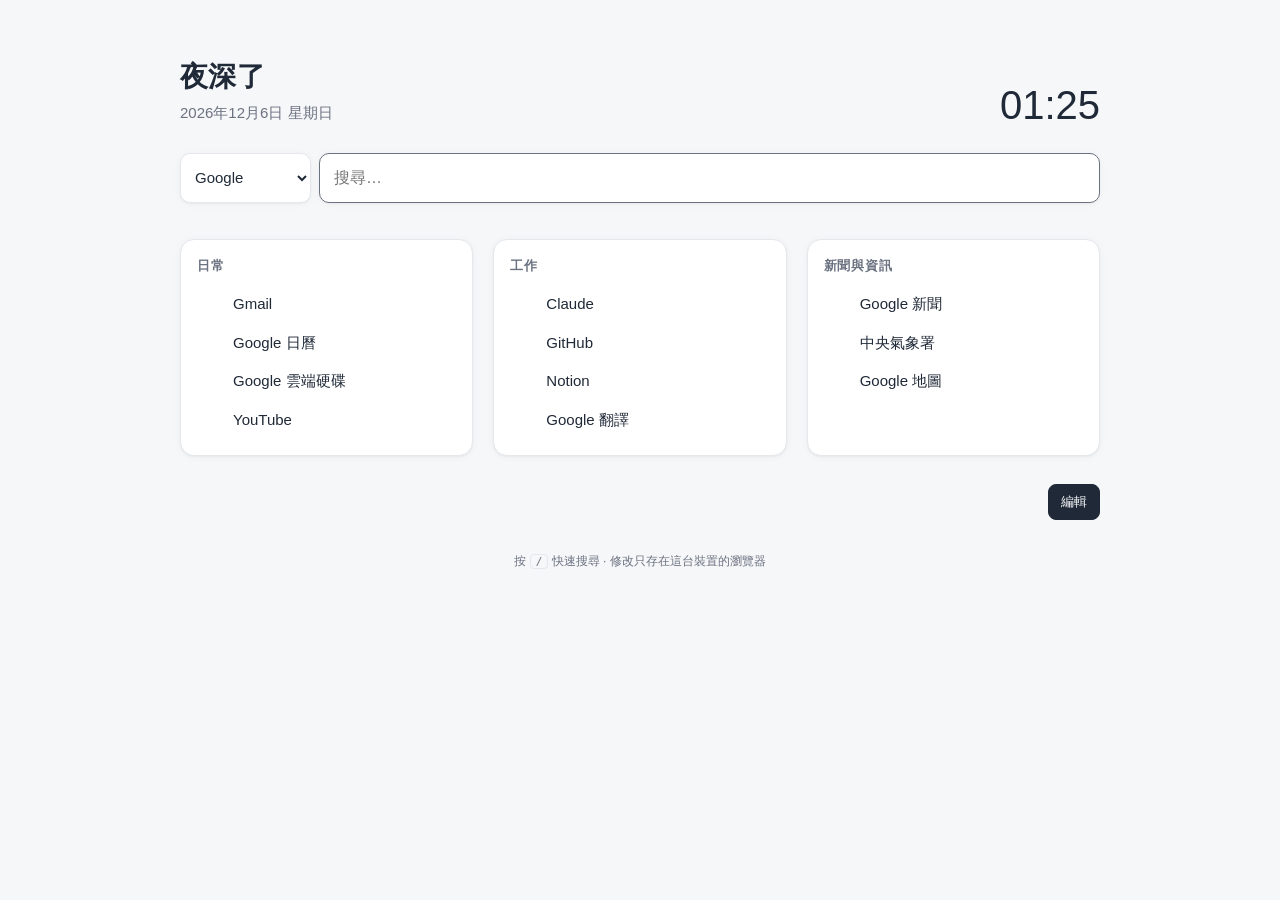
==== index.html @ 2f203bd6 "Add files via upload" ====
<!doctype html>
<html lang="zh-Hant-TW">
<head>
<meta charset="utf-8">
<meta name="viewport" content="width=device-width, initial-scale=1, viewport-fit=cover">
<meta name="theme-color" content="#f6f7f9" media="(prefers-color-scheme: light)">
<meta name="theme-color" content="#111316" media="(prefers-color-scheme: dark)">
<meta name="apple-mobile-web-app-capable" content="yes">
<meta name="mobile-web-app-capable" content="yes">
<meta name="apple-mobile-web-app-title" content="常用網頁">
<title>我的常用網頁</title>
<link rel="icon" href="data:image/svg+xml,<svg xmlns='http://www.w3.org/2000/svg' viewBox='0 0 32 32'><rect width='32' height='32' rx='8' fill='%231f2937'/><path d='M9 10h14M9 16h14M9 22h9' stroke='white' stroke-width='2.5' stroke-linecap='round'/></svg>">
<style>
  :root{
    --bg:#f6f7f9; --card:#ffffff; --text:#1f2937; --muted:#6b7280;
    --line:#e5e7eb; --hover:#f1f3f5; --accent:#1f2937; --danger:#dc2626;
    --shadow:0 1px 2px rgba(0,0,0,.04),0 1px 8px rgba(0,0,0,.04);
    color-scheme:light;
  }
  @media (prefers-color-scheme:dark){
    :root{
      --bg:#111316; --card:#1a1d21; --text:#e5e7eb; --muted:#9ca3af;
      --line:#2a2e34; --hover:#23272c; --accent:#e5e7eb; --danger:#f87171;
      --shadow:none; color-scheme:dark;
    }
  }
  *{box-sizing:border-box}
  body{
    margin:0; background:var(--bg); color:var(--text);
    font-family:-apple-system,BlinkMacSystemFont,"Segoe UI","Noto Sans TC","Microsoft JhengHei",sans-serif;
    font-size:15px; line-height:1.5;
  }
  .wrap{max-width:960px; margin:0 auto; padding:56px 20px 64px}
  header{display:flex; justify-content:space-between; align-items:flex-end; gap:16px; flex-wrap:wrap; margin-bottom:28px}
  .greet{font-size:28px; font-weight:600; letter-spacing:.01em; margin:0}
  .date{color:var(--muted); margin-top:4px}
  .clock{font-size:40px; font-weight:300; font-variant-numeric:tabular-nums; line-height:1}

  form.search{display:flex; gap:8px; margin-bottom:36px}
  .search select,.search input{
    border:1px solid var(--line); background:var(--card); color:var(--text);
    border-radius:10px; font:inherit; box-shadow:var(--shadow);
  }
  .search select{padding:0 10px}
  .search input{flex:1; min-width:0; padding:12px 14px; font-size:16px; outline:none}
  .search input:focus,.search select:focus{border-color:var(--muted)}

  .groups{display:grid; grid-template-columns:repeat(auto-fill,minmax(min(260px,100%),1fr)); gap:20px}
  .group{background:var(--card); border:1px solid var(--line); border-radius:14px; padding:16px; box-shadow:var(--shadow)}
  .group h2{font-size:13px; font-weight:600; color:var(--muted); letter-spacing:.06em; margin:0 0 10px; display:flex; justify-content:space-between; align-items:center}
  .links{list-style:none; margin:0; padding:0}
  .links li{display:flex; align-items:center}
  .links a{
    flex:1; display:flex; align-items:center; gap:10px; padding:8px; border-radius:8px;
    color:var(--text); text-decoration:none; min-width:0;
  }
  .links a:hover{background:var(--hover)}
  .links img{width:18px; height:18px; border-radius:4px; flex:none}
  .links span{overflow:hidden; text-overflow:ellipsis; white-space:nowrap}

  .x{display:none; border:0; background:none; color:var(--danger); cursor:pointer; font-size:18px; padding:4px 8px; border-radius:6px}
  .x:hover{background:var(--hover)}
  .editing .x{display:block}
  .add{display:none; margin-top:8px; gap:6px; flex-wrap:wrap}
  .editing .add{display:flex}
  .add input{flex:1 1 100px; min-width:0; padding:7px 9px; border:1px solid var(--line); border-radius:8px; background:var(--bg); color:var(--text); font:inherit; font-size:13px}

  .btn{border:1px solid var(--line); background:var(--card); color:var(--text); border-radius:8px; padding:7px 12px; font:inherit; font-size:13px; cursor:pointer}
  .btn:hover{background:var(--hover)}
  .btn.primary{background:var(--accent); color:var(--bg); border-color:var(--accent)}
  .tools{display:flex; gap:8px; justify-content:flex-end; margin-top:28px; flex-wrap:wrap}
  .new-group{display:none; gap:8px}
  .editing .new-group{display:flex}
  .new-group input{padding:7px 9px; border:1px solid var(--line); border-radius:8px; background:var(--card); color:var(--text); font:inherit; font-size:13px}
  .hint{color:var(--muted); font-size:12px; text-align:center; margin-top:32px}
  kbd{border:1px solid var(--line); border-radius:4px; padding:0 5px; font-size:11px}

  /* ===== 平板（≤ 820px） ===== */
  @media (max-width:820px){
    .wrap{padding-top:40px}
    .groups{gap:16px}
  }

  /* ===== 手機（≤ 600px） ===== */
  @media (max-width:600px){
    .wrap{
      padding:calc(24px + env(safe-area-inset-top,0px)) 16px calc(40px + env(safe-area-inset-bottom,0px));
    }
    header{flex-direction:row; align-items:center; margin-bottom:20px}
    .greet{font-size:22px}
    .date{font-size:13px}
    .clock{font-size:30px}

    /* 搜尋列置頂，捲動時也能用 */
    form.search{
      position:sticky; top:env(safe-area-inset-top,0px); z-index:10;
      margin:0 -16px 20px; padding:8px 16px; background:var(--bg);
    }
    .search select{padding:0 6px; max-width:96px}
    .search input{padding:12px}

    /* 分類改成單欄，連結改成兩欄方塊，比較好點 */
    .groups{grid-template-columns:1fr; gap:14px}
    .group{padding:12px; border-radius:12px}
    .links{display:grid; grid-template-columns:1fr 1fr; gap:2px 6px}
    .links a{padding:11px 8px}

    /* 觸控按鈕加大 */
    .x{padding:8px 10px}
    .btn{padding:10px 14px; font-size:14px}

    /* iOS 輸入框字小於 16px 會自動放大畫面，所以統一 16px */
    .add input,.new-group input,.search select,.search input{font-size:16px}
    .add input{flex:1 1 100%; padding:10px}

    .tools{justify-content:stretch}
    .tools .btn{flex:1}
    .new-group{flex:1 1 100%}
    .new-group input{flex:1; min-width:0; padding:10px}
    .new-group .btn{flex:none}

    .hint{font-size:11px}
    .hint .kb{display:none}
  }

  /* 觸控裝置沒有 hover，改用按下時的回饋 */
  @media (hover:none){
    .links a:hover,.x:hover{background:transparent}
    .btn:not(.primary):hover{background:var(--card)}
    .links a:active,.btn:not(.primary):active,.x:active{background:var(--hover)}
    .btn.primary:active{opacity:.8}
  }
</style>
</head>
<body>
<div class="wrap" id="app">
  <header>
    <div>
      <h1 class="greet" id="greet">你好</h1>
      <div class="date" id="date"></div>
    </div>
    <div class="clock" id="clock">--:--</div>
  </header>

  <form class="search" id="searchForm">
    <select id="engine" aria-label="搜尋引擎">
      <option value="https://www.google.com/search?q=">Google</option>
      <option value="https://www.youtube.com/results?search_query=">YouTube</option>
      <option value="https://www.bing.com/search?q=">Bing</option>
      <option value="https://duckduckgo.com/?q=">DuckDuckGo</option>
    </select>
    <input id="q" type="search" enterkeyhint="search" placeholder="搜尋…" autocomplete="off">
  </form>

  <section class="groups" id="groups"></section>

  <div class="tools">
    <div class="new-group">
      <input id="newGroupName" placeholder="新分類名稱">
      <button class="btn" id="addGroup">新增分類</button>
    </div>
    <button class="btn" id="exportBtn" hidden>匯出設定</button>
    <button class="btn" id="resetBtn" hidden>還原預設</button>
    <button class="btn primary" id="editBtn">編輯</button>
  </div>

  <p class="hint"><span class="kb">按 <kbd>/</kbd> 快速搜尋 · </span>修改只存在這台裝置的瀏覽器</p>
</div>

<script>
/* ===== 預設連結：想改預設值就改這裡 ===== */
const DEFAULT_GROUPS = [
  { name: "日常", links: [
    { title: "Gmail", url: "https://mail.google.com" },
    { title: "Google 日曆", url: "https://calendar.google.com" },
    { title: "Google 雲端硬碟", url: "https://drive.google.com" },
    { title: "YouTube", url: "https://www.youtube.com" },
  ]},
  { name: "工作", links: [
    { title: "Claude", url: "https://claude.ai" },
    { title: "GitHub", url: "https://github.com" },
    { title: "Notion", url: "https://www.notion.so" },
    { title: "Google 翻譯", url: "https://translate.google.com" },
  ]},
  { name: "新聞與資訊", links: [
    { title: "Google 新聞", url: "https://news.google.com/?hl=zh-TW&gl=TW&ceid=TW:zh-Hant" },
    { title: "中央氣象署", url: "https://www.cwa.gov.tw" },
    { title: "Google 地圖", url: "https://maps.google.com" },
  ]},
];

const KEY = "startpage-groups-v1";
let groups = load();
let editing = false;

function load(){
  try { const s = localStorage.getItem(KEY); if (s) return JSON.parse(s); } catch(e){}
  return structuredClone(DEFAULT_GROUPS);
}
function save(){ try { localStorage.setItem(KEY, JSON.stringify(groups)); } catch(e){} }

function favicon(url){
  try { return "https://www.google.com/s2/favicons?sz=64&domain=" + new URL(url).hostname; }
  catch(e){ return ""; }
}
function el(tag, props = {}, ...kids){
  const n = document.createElement(tag);
  Object.assign(n, props);
  kids.forEach(k => n.append(k));
  return n;
}

function render(){
  const root = document.getElementById("groups");
  root.innerHTML = "";
  groups.forEach((g, gi) => {
    const delGroup = el("button", { className:"x", title:"刪除分類", textContent:"×",
      onclick: () => { if (g.links.length === 0 || editing) { groups.splice(gi,1); save(); render(); } } });
    const ul = el("ul", { className:"links" });
    g.links.forEach((l, li) => {
      const img = el("img", { src: favicon(l.url), alt:"", loading:"lazy" });
      img.onerror = () => img.style.visibility = "hidden";
      ul.append(el("li", {},
        el("a", { href:l.url }, img, el("span", { textContent:l.title })),
        el("button", { className:"x", title:"刪除", textContent:"×",
          onclick: () => { g.links.splice(li,1); save(); render(); } })
      ));
    });
    const t = el("input", { placeholder:"名稱" });
    const u = el("input", { placeholder:"網址" });
    const addForm = el("form", { className:"add" }, t, u, el("button", { className:"btn", textContent:"加入" }));
    addForm.onsubmit = e => {
      e.preventDefault();
      let url = u.value.trim(); if (!url) return;
      if (!/^https?:\/\//i.test(url)) url = "https://" + url;
      let title = t.value.trim();
      if (!title) { try { title = new URL(url).hostname.replace(/^www\./,""); } catch(e){ title = url; } }
      g.links.push({ title, url }); save(); render();
    };
    root.append(el("div", { className:"group" },
      el("h2", {}, el("span", { textContent:g.name }), delGroup), ul, addForm));
  });
}

function setEditing(on){
  editing = on;
  document.getElementById("app").classList.toggle("editing", on);
  document.getElementById("editBtn").textContent = on ? "完成" : "編輯";
  document.getElementById("resetBtn").hidden = !on;
  document.getElementById("exportBtn").hidden = !on;
}

document.getElementById("editBtn").onclick = () => setEditing(!editing);
document.getElementById("addGroup").onclick = () => {
  const i = document.getElementById("newGroupName");
  if (!i.value.trim()) return;
  groups.push({ name:i.value.trim(), links:[] }); i.value = ""; save(); render();
};
let resetArmed = false;
document.getElementById("resetBtn").onclick = e => {
  if (!resetArmed) { resetArmed = true; e.target.textContent = "確定還原？"; setTimeout(()=>{resetArmed=false; e.target.textContent="還原預設";}, 3000); return; }
  groups = structuredClone(DEFAULT_GROUPS); save(); render();
  resetArmed = false; e.target.textContent = "還原預設";
};
// 匯出：把目前設定複製成 JS，可貼回 DEFAULT_GROUPS 讓每台電腦都一樣
document.getElementById("exportBtn").onclick = async e => {
  const text = "const DEFAULT_GROUPS = " + JSON.stringify(groups, null, 2) + ";";
  try { await navigator.clipboard.writeText(text); e.target.textContent = "已複製！"; }
  catch(err){ e.target.textContent = "複製失敗"; }
  setTimeout(()=> e.target.textContent = "匯出設定", 2000);
};

/* 搜尋 */
const engineSel = document.getElementById("engine");
try { const s = localStorage.getItem("startpage-engine"); if (s) engineSel.value = s; } catch(e){}
engineSel.onchange = () => { try { localStorage.setItem("startpage-engine", engineSel.value); } catch(e){} };
document.getElementById("searchForm").onsubmit = e => {
  e.preventDefault();
  const q = document.getElementById("q").value.trim();
  if (q) location.href = engineSel.value + encodeURIComponent(q);
};
document.addEventListener("keydown", e => {
  if (e.key === "/" && !/INPUT|TEXTAREA|SELECT/.test(document.activeElement.tagName)) {
    e.preventDefault(); document.getElementById("q").focus();
  }
});

/* 時間與問候 */
function tick(){
  const d = new Date(), h = d.getHours();
  document.getElementById("clock").textContent =
    d.toLocaleTimeString("zh-TW", { hour:"2-digit", minute:"2-digit", hour12:false });
  document.getElementById("date").textContent =
    d.toLocaleDateString("zh-TW", { year:"numeric", month:"long", day:"numeric", weekday:"long" });
  document.getElementById("greet").textContent =
    h < 5 ? "夜深了" : h < 11 ? "早安" : h < 14 ? "午安" : h < 18 ? "下午好" : "晚安";
}
tick(); setInterval(tick, 10000);
// 只在電腦上自動聚焦搜尋框（手機上會突然跳出鍵盤）
if (matchMedia("(hover:hover) and (min-width:601px)").matches) document.getElementById("q").focus();
render();
</script>
</body>
</html>
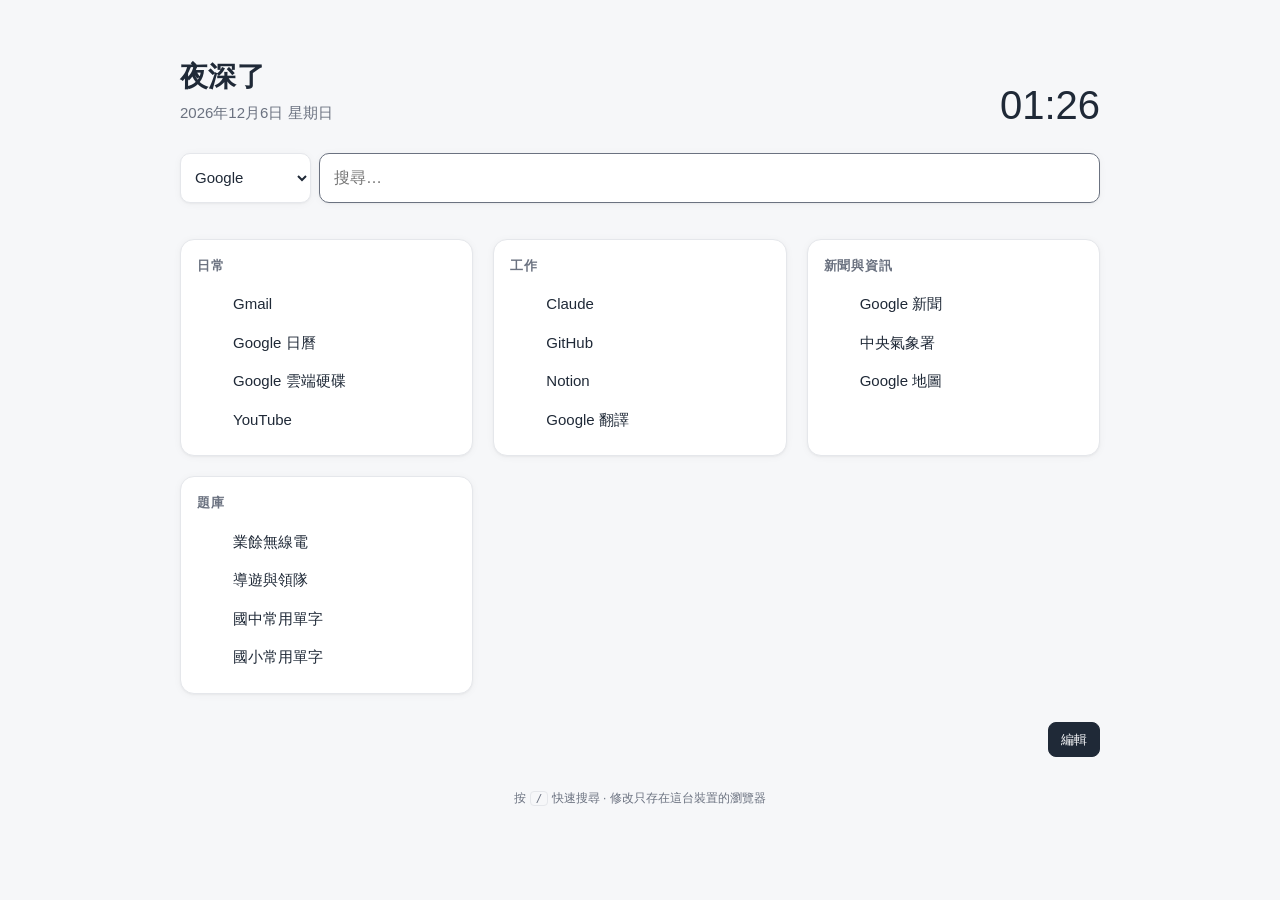
==== commit dfac290c: "Update index.html" ====
--- a/index.html
+++ b/index.html
@@ -186,6 +186,12 @@
     { title: "Google 新聞", url: "https://news.google.com/?hl=zh-TW&gl=TW&ceid=TW:zh-Hant" },
     { title: "中央氣象署", url: "https://www.cwa.gov.tw" },
     { title: "Google 地圖", url: "https://maps.google.com" },
+  ]},
+  { name: "題庫", links: [
+    { title: "業餘無線電", url: "./exams/Radio.html" },
+    { title: "導遊與領隊", url: "./exams/TourGuide.html" },
+    { title: "國中常用單字", url: "./exams/JHSENG.html" },
+    { title: "國小常用單字", url: "./exams/EMSENG.html" },
   ]},
 ];
 
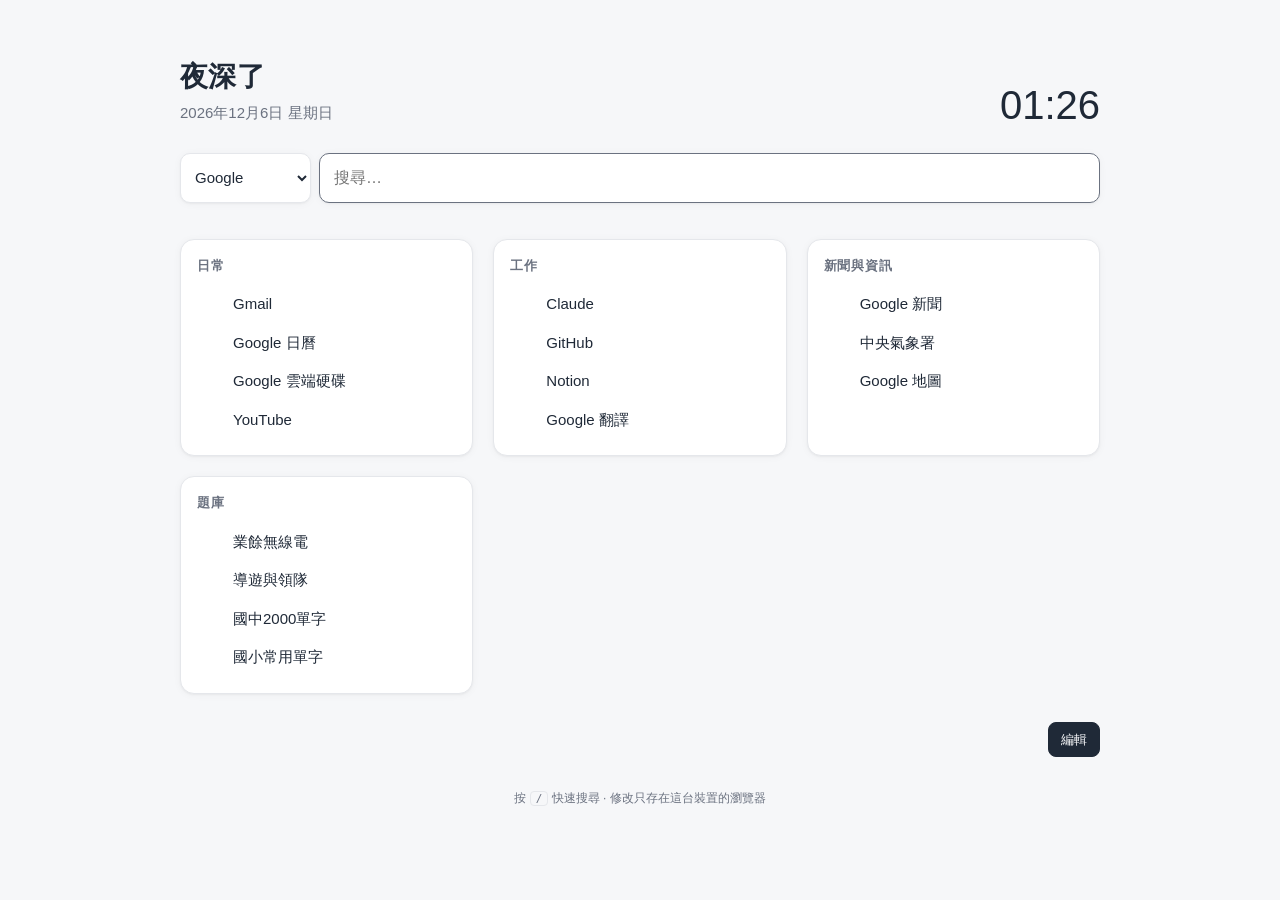
==== commit 6718f503: "Update index.html" ====
--- a/index.html
+++ b/index.html
@@ -190,7 +190,7 @@
   { name: "題庫", links: [
     { title: "業餘無線電", url: "./exams/Radio.html" },
     { title: "導遊與領隊", url: "./exams/TourGuide.html" },
-    { title: "國中常用單字", url: "./exams/JHSENG.html" },
+    { title: "國中2000單字", url: "./exams/vocab.html" },
     { title: "國小常用單字", url: "./exams/EMSENG.html" },
   ]},
 ];
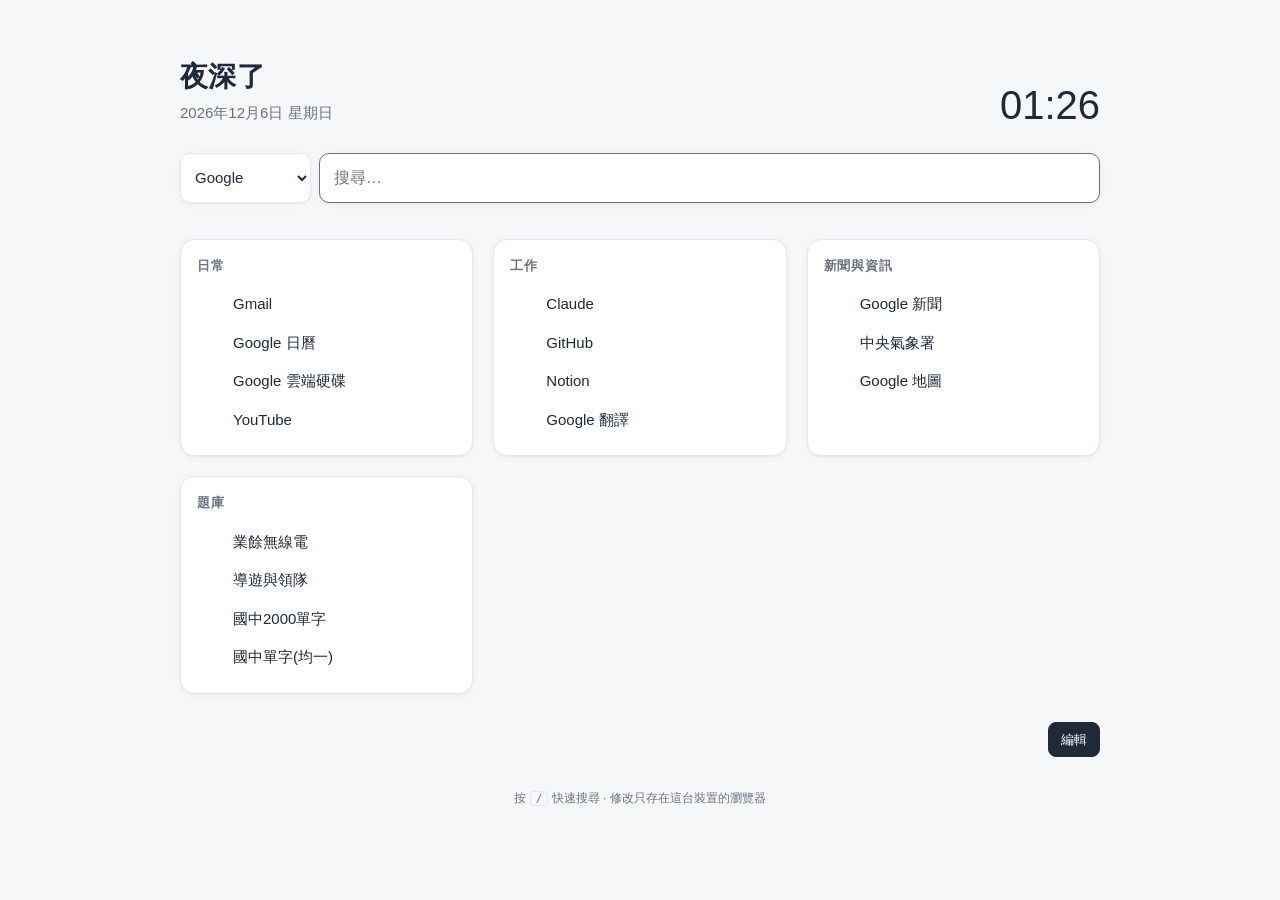
==== commit 148de357: "Update index.html" ====
--- a/index.html
+++ b/index.html
@@ -188,10 +188,10 @@
     { title: "Google 地圖", url: "https://maps.google.com" },
   ]},
   { name: "題庫", links: [
-    { title: "業餘無線電", url: "./exams/Radio.html" },
-    { title: "導遊與領隊", url: "./exams/TourGuide.html" },
-    { title: "國中2000單字", url: "./exams/vocab.html" },
-    { title: "國小常用單字", url: "./exams/EMSENG.html" },
+    { title: "業餘無線電", url: "./exams/radio/Radio.html" },
+    { title: "導遊與領隊", url: "./exams/Tours/TourGuide.html" },
+    { title: "國中2000單字", url: "./exams/eng/2000words.html" },
+    { title: "國中單字(均一)", url: "./exams/eng/vocab.html" },
   ]},
 ];
 
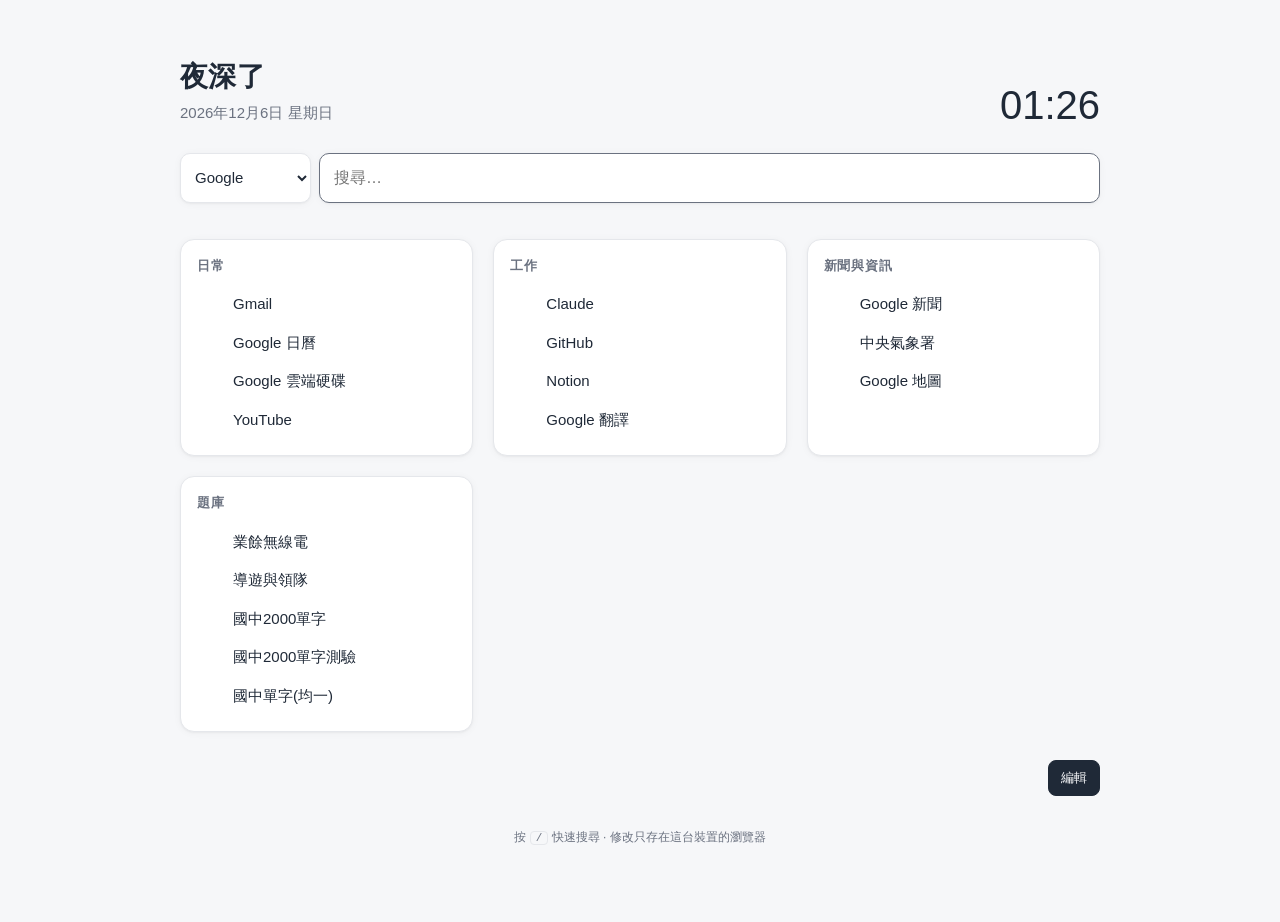
==== commit 6c0f28de: "Update index.html" ====
--- a/index.html
+++ b/index.html
@@ -191,6 +191,7 @@
     { title: "業餘無線電", url: "./exams/radio/Radio.html" },
     { title: "導遊與領隊", url: "./exams/Tours/TourGuide.html" },
     { title: "國中2000單字", url: "./exams/eng/2000words.html" },
+    { title: "國中2000單字測驗", url: "./exams/eng/vocab-quiz-30days.html" },
     { title: "國中單字(均一)", url: "./exams/eng/vocab.html" },
   ]},
 ];
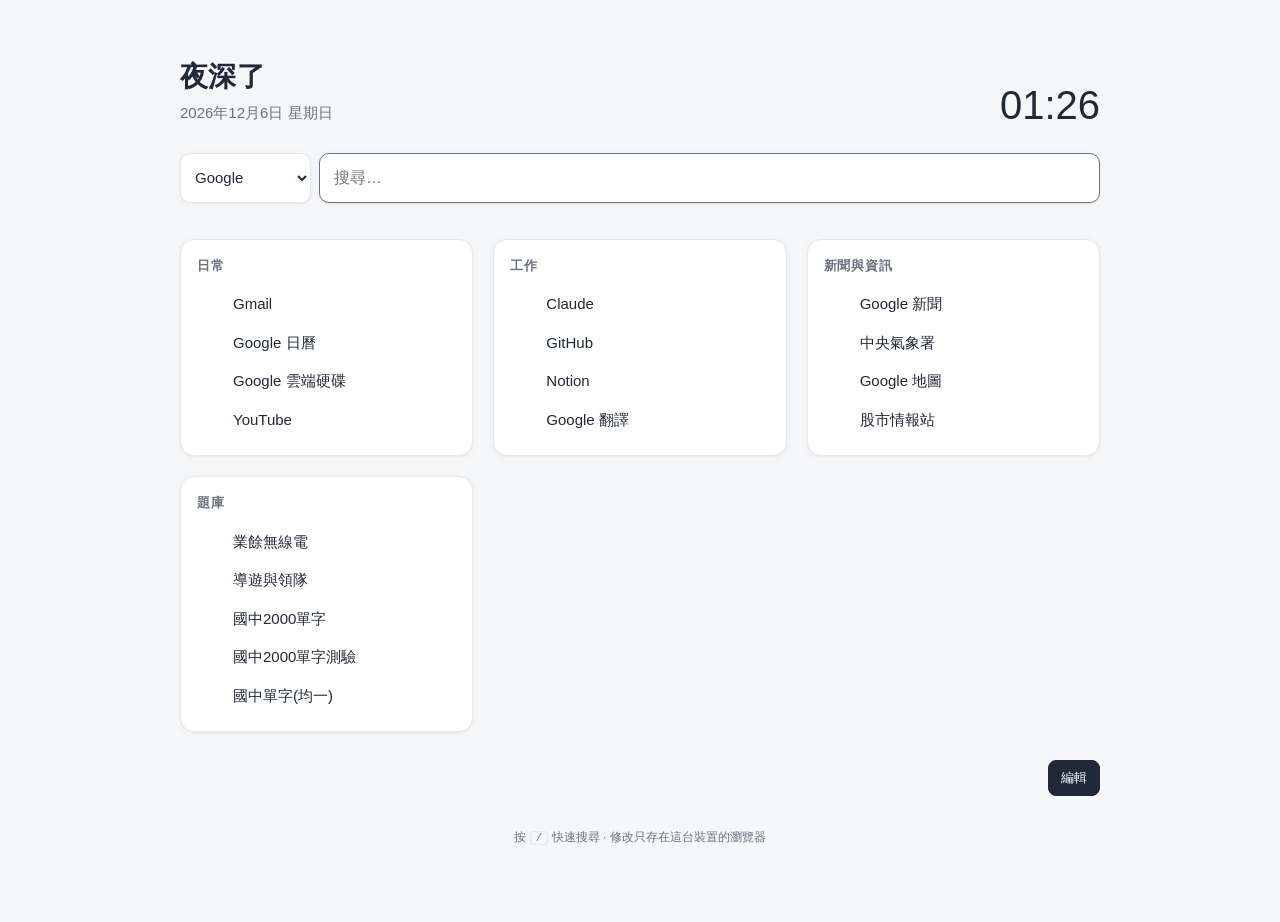
==== commit 2ed83cc9: "Update index.html added /stocks/index.html" ====
--- a/index.html
+++ b/index.html
@@ -186,6 +186,7 @@
     { title: "Google 新聞", url: "https://news.google.com/?hl=zh-TW&gl=TW&ceid=TW:zh-Hant" },
     { title: "中央氣象署", url: "https://www.cwa.gov.tw" },
     { title: "Google 地圖", url: "https://maps.google.com" },
+    { title: "股市情報站", url: "./stocks/index.html" },
   ]},
   { name: "題庫", links: [
     { title: "業餘無線電", url: "./exams/radio/Radio.html" },
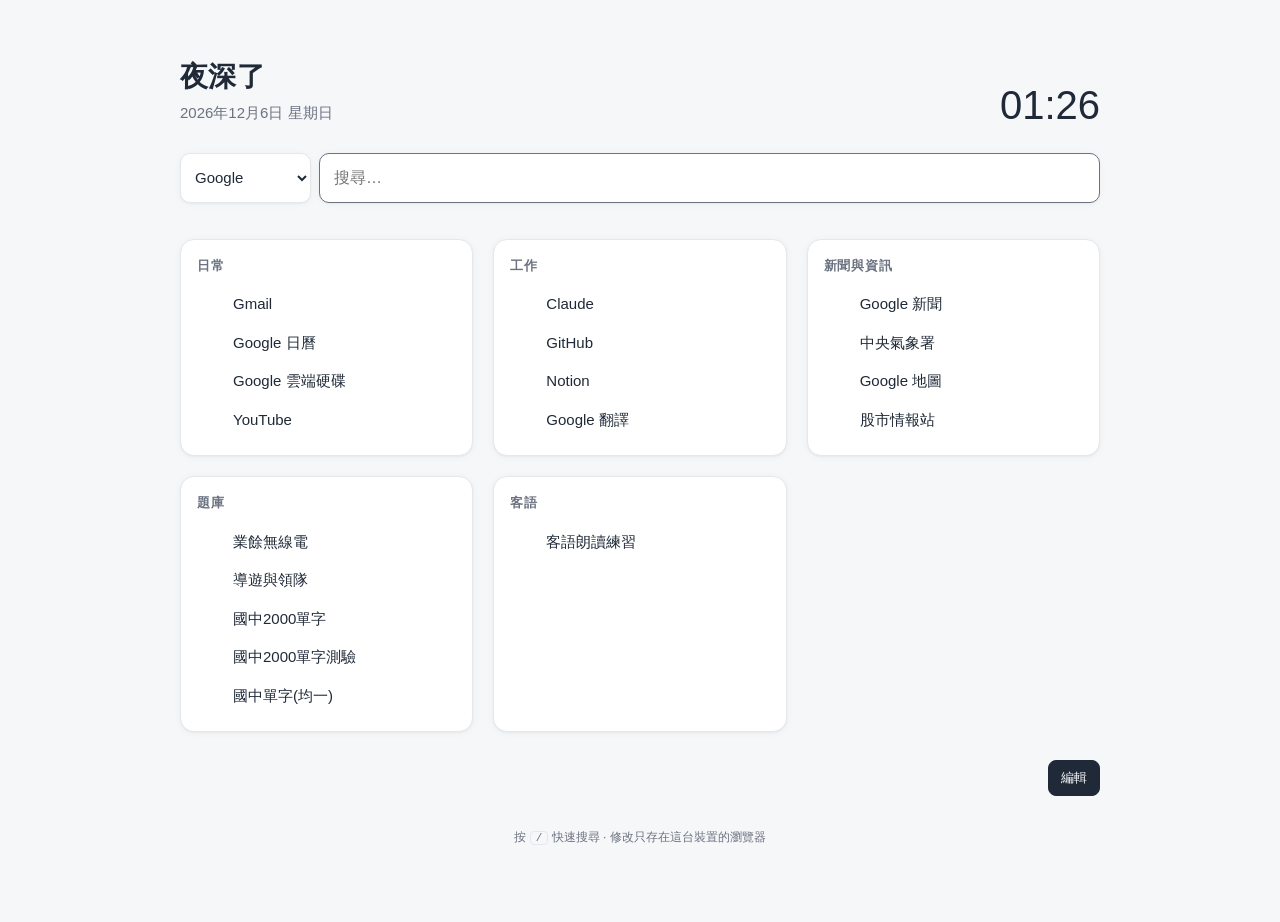
==== commit 649e6674: "新增客語朗讀練習頁（hakka/）並加入首頁連結 - hakka/：從 2026hakkapratice v0.1.0 同步網頁所需檔案（index.html、css、js、data） - 首頁新增「" ====
--- a/index.html
+++ b/index.html
@@ -194,6 +194,9 @@
     { title: "國中2000單字", url: "./exams/eng/2000words.html" },
     { title: "國中2000單字測驗", url: "./exams/eng/vocab-quiz-30days.html" },
     { title: "國中單字(均一)", url: "./exams/eng/vocab.html" },
+  ]},
+  { name: "客語", links: [
+    { title: "客語朗讀練習", url: "./hakka/index.html" },
   ]},
 ];
 
